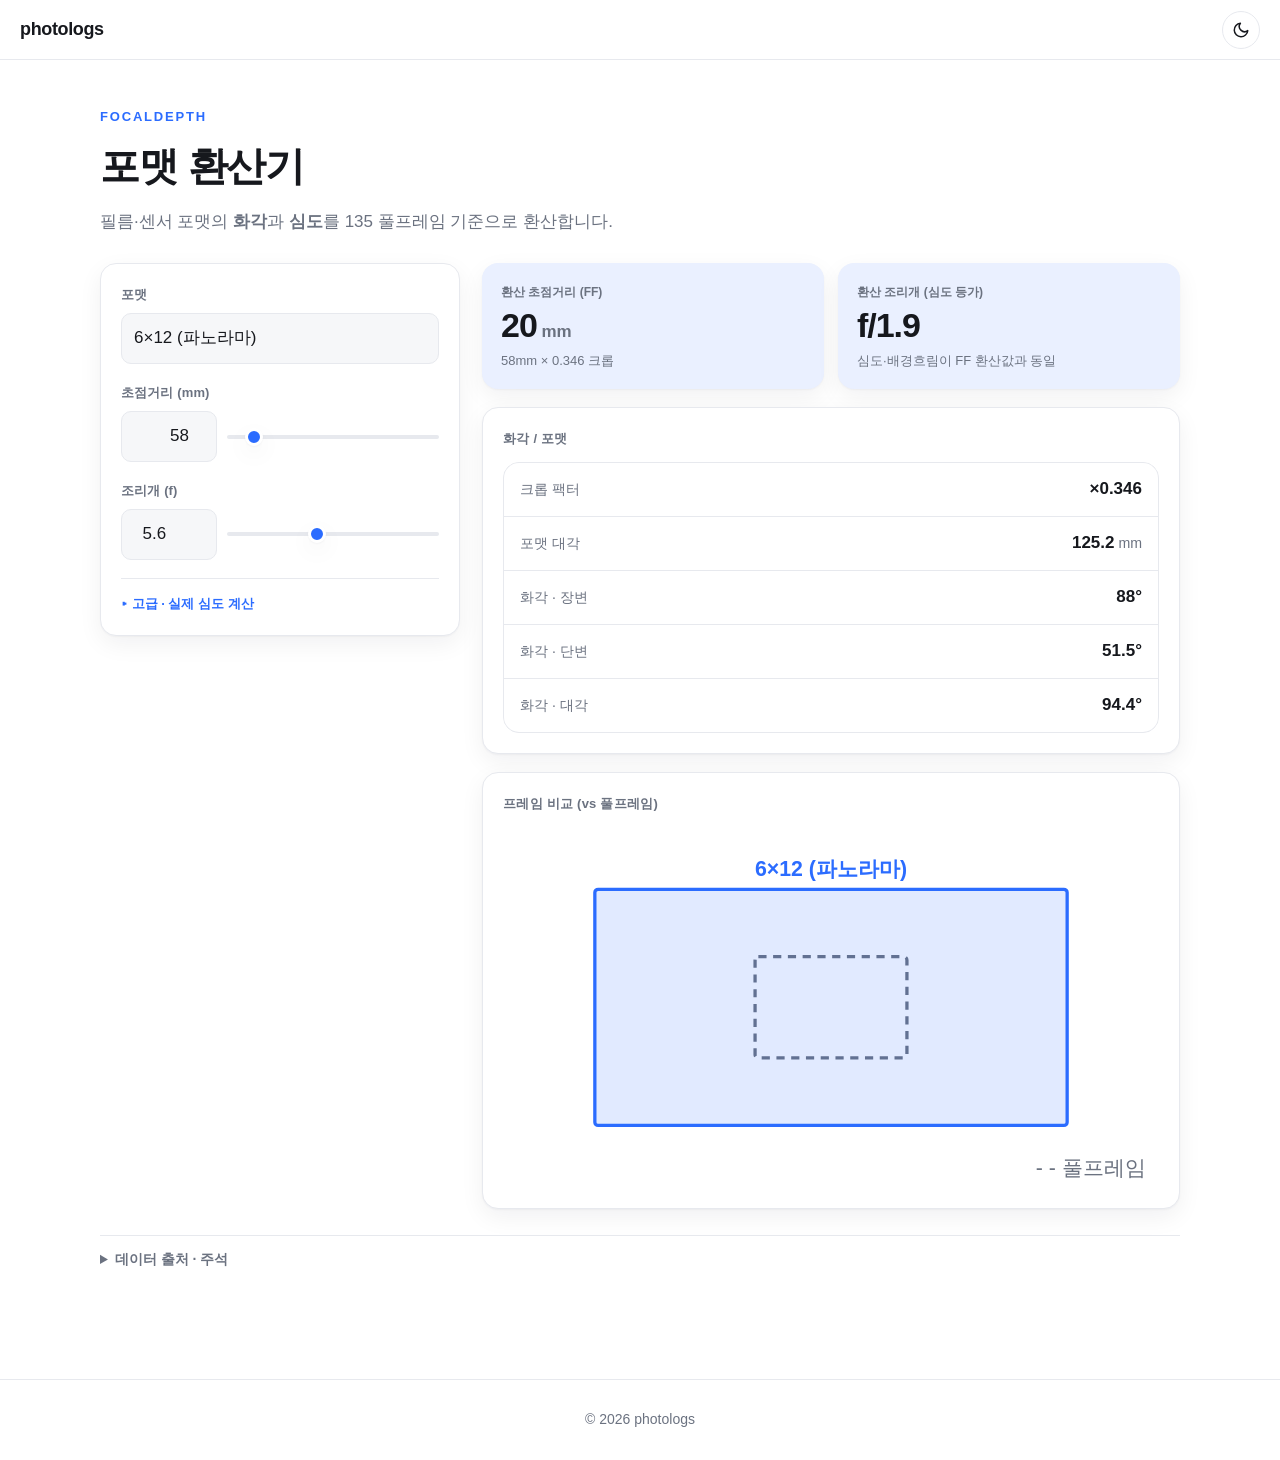
==== docs/apps/focaldepth/index.html @ ef55ce8b "focal depth app added" ====
<!DOCTYPE html>
<html lang="ko">
<head>
  <meta charset="UTF-8">
  <meta name="viewport" content="width=device-width, initial-scale=1">
  <title>FocalDepth · 포맷 환산기 · photologs</title>
  <meta name="description" content="FocalDepth — 필름·센서 포맷의 화각과 심도를 135 풀프레임 기준으로 환산하는 사진가용 계산기">
  <link rel="stylesheet" href="../../shared/style.css">
  <link rel="stylesheet" href="src/app.css">
  <script src="../../shared/theme.js"></script>
</head>
<body>
  <script src="../../shared/nav.js" data-home="../../releases/" data-brand="photologs"></script>

  <main class="wrap wrap--wide app">
    <header class="app__intro">
      <p class="app__kicker">FocalDepth</p>
      <h1>포맷 환산기</h1>
      <p>필름·센서 포맷의 <strong>화각</strong>과 <strong>심도</strong>를 135 풀프레임 기준으로 환산합니다.</p>
    </header>

    <div class="app__grid">
      <!-- 입력 -->
      <section class="panel sticky inputs">
        <div class="field">
          <label for="format">포맷</label>
          <select id="format" aria-label="포맷 선택"></select>
          <div class="hint" id="format-note"></div>
        </div>

        <div class="field">
          <label for="focal">초점거리 (mm)</label>
          <div class="combo">
            <input type="number" id="focal" min="1" max="2000" step="0.1" value="58">
            <input type="range" id="focal-range" min="1" max="600" step="1" value="58">
          </div>
        </div>

        <div class="field">
          <label for="fnumber">조리개 (f)</label>
          <div class="combo">
            <input type="number" id="fnumber" min="0.5" max="128" step="0.1" value="5.6" list="stops">
            <input type="range" id="fnumber-range" min="0" max="12" step="1" value="5">
          </div>
          <datalist id="stops">
            <option value="1.0"></option><option value="1.4"></option><option value="2.0"></option>
            <option value="2.8"></option><option value="4.0"></option><option value="5.6"></option>
            <option value="8"></option><option value="11"></option><option value="16"></option>
            <option value="22"></option><option value="32"></option><option value="45"></option>
            <option value="64"></option>
          </datalist>
        </div>

        <details class="advanced" id="advanced">
          <summary>고급 · 실제 심도 계산</summary>
          <div class="field">
            <label for="distance">초점 맞춘 거리 (m)</label>
            <div class="combo">
              <input type="number" id="distance" min="0.1" max="1000" step="0.1" value="3">
              <input type="range" id="distance-range" min="0.1" max="50" step="0.1" value="3">
            </div>
            <div class="hint" id="coc-hint"></div>
          </div>
        </details>
      </section>

      <!-- 결과 -->
      <section class="results">
        <div class="headline">
          <div class="stat stat--accent">
            <div class="stat__label">환산 초점거리 (FF)</div>
            <div class="stat__value" id="r-focal">—</div>
            <div class="stat__sub" id="r-focal-sub"></div>
          </div>
          <div class="stat stat--accent">
            <div class="stat__label">환산 조리개 (심도 등가)</div>
            <div class="stat__value" id="r-aperture">—</div>
            <div class="stat__sub" id="r-aperture-sub"></div>
          </div>
        </div>

        <div class="panel">
          <p class="panel__title">화각 / 포맷 <span id="est-flag"></span></p>
          <div class="rows">
            <div class="row"><span class="row__k">크롭 팩터</span><span class="row__v" id="r-crop">—</span></div>
            <div class="row"><span class="row__k">포맷 대각</span><span class="row__v" id="r-diag">—</span></div>
            <div class="row"><span class="row__k">화각 · 장변</span><span class="row__v" id="r-aov-long">—</span></div>
            <div class="row"><span class="row__k">화각 · 단변</span><span class="row__v" id="r-aov-short">—</span></div>
            <div class="row"><span class="row__k">화각 · 대각</span><span class="row__v" id="r-aov-diag">—</span></div>
          </div>
        </div>

        <div class="panel">
          <p class="panel__title">프레임 비교 (vs 풀프레임)</p>
          <svg class="viz" id="viz" viewBox="0 0 400 220" role="img" aria-label="포맷 대 풀프레임 프레임 비교"></svg>
        </div>

        <div class="panel" id="dof-panel" hidden>
          <p class="panel__title">실제 심도 · 초점 <span id="dof-dist"></span></p>
          <div class="rows">
            <div class="row"><span class="row__k">과초점 거리</span><span class="row__v" id="r-hyper">—</span></div>
            <div class="row"><span class="row__k">근점 (선명 시작)</span><span class="row__v" id="r-near">—</span></div>
            <div class="row"><span class="row__k">원점 (선명 끝)</span><span class="row__v" id="r-far">—</span></div>
            <div class="row"><span class="row__k">심도 폭</span><span class="row__v" id="r-depth">—</span></div>
          </div>
          <div class="hint" style="margin-top:10px">착란원(CoC) <span id="r-coc"></span> · 포맷 대각÷1500 기준</div>
        </div>
      </section>
    </div>

    <details class="notes">
      <summary>데이터 출처 · 주석</summary>
      <ul id="notes-list"></ul>
    </details>
  </main>

  <script src="src/convert.js"></script>
  <script src="src/formats.js"></script>
  <script src="src/app.js"></script>
</body>
</html>
---- docs/shared/style.css ----
/* photologs — shared styles
   화이트 톤 기본 + 다크모드(data-theme="dark") 토큰. 빌드 없음, 순수 CSS. */

/* ---------- 디자인 토큰 ---------- */
:root {
  --bg: #ffffff;
  --surface: #ffffff;
  --surface-2: #f6f7f9;
  --text: #16181d;
  --muted: #6b7280;
  --border: #e7e9ee;
  --accent: #2b6cff;
  --accent-soft: #eaf0ff;
  --shadow: 0 1px 2px rgba(16, 24, 40, .04), 0 8px 24px rgba(16, 24, 40, .06);
  --shadow-lg: 0 12px 40px rgba(16, 24, 40, .16);
  --radius: 16px;
  --radius-sm: 10px;
  --maxw: 820px;
  --maxw-wide: 1120px;
  --header-h: 60px;
  --font: -apple-system, BlinkMacSystemFont, "Segoe UI", "Apple SD Gothic Neo",
          "Pretendard", Roboto, "Helvetica Neue", "Noto Sans KR", sans-serif;
  --ease: cubic-bezier(.22, .61, .36, 1);
  color-scheme: light;
}

:root[data-theme="dark"] {
  --bg: #0d0f14;
  --surface: #14171e;
  --surface-2: #1a1e27;
  --text: #e8eaf0;
  --muted: #9aa3b2;
  --border: #262b36;
  --accent: #6f9bff;
  --accent-soft: #1a2336;
  --shadow: 0 1px 2px rgba(0, 0, 0, .3), 0 8px 24px rgba(0, 0, 0, .35);
  --shadow-lg: 0 12px 40px rgba(0, 0, 0, .5);
  color-scheme: dark;
}

/* ---------- 리셋 / 기본 ---------- */
* { box-sizing: border-box; }

html { scroll-behavior: smooth; }

body {
  margin: 0;
  background: var(--bg);
  color: var(--text);
  font-family: var(--font);
  font-size: 17px;
  line-height: 1.7;
  -webkit-font-smoothing: antialiased;
  transition: background .35s var(--ease), color .35s var(--ease);
}

img { max-width: 100%; display: block; }

a { color: var(--accent); text-decoration: none; }
a:hover { text-decoration: underline; }

/* ---------- 헤더 (nav.js 주입) ---------- */
.site-header {
  position: sticky;
  top: 0;
  z-index: 50;
  height: var(--header-h);
  display: flex;
  align-items: center;
  gap: 16px;
  padding: 0 20px;
  background: color-mix(in srgb, var(--bg) 78%, transparent);
  backdrop-filter: saturate(160%) blur(12px);
  -webkit-backdrop-filter: saturate(160%) blur(12px);
  border-bottom: 1px solid var(--border);
}

.site-header__brand {
  font-weight: 700;
  letter-spacing: -.02em;
  font-size: 18px;
  color: var(--text);
}
.site-header__brand:hover { text-decoration: none; opacity: .8; }

.site-header__spacer { flex: 1; }

.site-header__back {
  font-size: 14px;
  color: var(--muted);
}

/* 테마 토글 버튼 */
.theme-toggle {
  display: inline-grid;
  place-items: center;
  width: 38px;
  height: 38px;
  border: 1px solid var(--border);
  border-radius: 999px;
  background: var(--surface);
  color: var(--text);
  cursor: pointer;
  transition: background .25s var(--ease), border-color .25s var(--ease), transform .15s var(--ease);
}
.theme-toggle:hover { background: var(--surface-2); }
.theme-toggle:active { transform: scale(.92); }
.theme-toggle svg { width: 18px; height: 18px; }
.theme-toggle .icon-sun { display: none; }
:root[data-theme="dark"] .theme-toggle .icon-sun { display: block; }
:root[data-theme="dark"] .theme-toggle .icon-moon { display: none; }

/* ---------- 레이아웃 컨테이너 ---------- */
.wrap { max-width: var(--maxw); margin: 0 auto; padding: 0 20px; }
.wrap--wide { max-width: var(--maxw-wide); }

/* ---------- 메인(블로그) 히어로 ---------- */
.hero {
  text-align: center;
  padding: 72px 20px 36px;
}
.hero h1 {
  font-size: clamp(32px, 6vw, 52px);
  line-height: 1.1;
  letter-spacing: -.03em;
  margin: 0 0 12px;
}
.hero p { color: var(--muted); margin: 0; font-size: 18px; }

/* ---------- 태그 필터 ---------- */
.filters {
  display: flex;
  flex-wrap: wrap;
  gap: 8px;
  justify-content: center;
  padding: 8px 20px 28px;
}
.chip {
  border: 1px solid var(--border);
  background: var(--surface);
  color: var(--muted);
  padding: 6px 14px;
  border-radius: 999px;
  font-size: 14px;
  cursor: pointer;
  transition: all .2s var(--ease);
}
.chip:hover { color: var(--text); border-color: var(--text); }
.chip.is-active {
  background: var(--accent);
  border-color: var(--accent);
  color: #fff;
}

/* ---------- 카드 그리드 ---------- */
.grid {
  display: grid;
  grid-template-columns: repeat(auto-fill, minmax(300px, 1fr));
  gap: 22px;
  padding: 8px 0 80px;
}

.card {
  display: flex;
  flex-direction: column;
  background: var(--surface);
  border: 1px solid var(--border);
  border-radius: var(--radius);
  overflow: hidden;
  box-shadow: var(--shadow);
  transition: transform .3s var(--ease), box-shadow .3s var(--ease), border-color .3s var(--ease);
}
.card:hover {
  transform: translateY(-4px);
  box-shadow: var(--shadow-lg);
}
.card a { color: inherit; }
.card a:hover { text-decoration: none; }

.card__cover {
  aspect-ratio: 16 / 10;
  width: 100%;
  object-fit: cover;
  background: var(--surface-2);
  transition: transform .5s var(--ease);
}
.card:hover .card__cover { transform: scale(1.04); }
.card__media { overflow: hidden; }

.card__body { padding: 18px 18px 20px; }
.card__meta { font-size: 13px; color: var(--muted); margin-bottom: 6px; }
.card__title {
  font-size: 20px; font-weight: 700; letter-spacing: -.02em;
  margin: 0 0 8px; line-height: 1.3;
}
.card__excerpt { color: var(--muted); font-size: 15px; margin: 0 0 14px; }
.card__tags { display: flex; flex-wrap: wrap; gap: 6px; }
.tag {
  font-size: 12px; color: var(--accent);
  background: var(--accent-soft);
  padding: 3px 9px; border-radius: 999px;
}

.empty {
  text-align: center; color: var(--muted);
  padding: 60px 20px;
}

/* ---------- 글(아티클) 페이지 ---------- */
.article { padding: 8px 0 96px; }

.article__header { padding: 40px 0 28px; }
.article__title {
  font-size: clamp(30px, 5vw, 46px);
  line-height: 1.12; letter-spacing: -.03em; margin: 0 0 14px;
}
.article__meta {
  display: flex; flex-wrap: wrap; align-items: center; gap: 10px;
  color: var(--muted); font-size: 15px;
}
.article__cover {
  width: 100%; border-radius: var(--radius);
  margin: 8px 0 36px; box-shadow: var(--shadow);
}

/* 마크다운 본문 타이포그래피 */
.prose { font-size: 17px; }
.prose > * + * { margin-top: 1.1em; }
.prose h2 {
  font-size: 26px; letter-spacing: -.02em; margin-top: 2em;
  padding-bottom: .3em; border-bottom: 1px solid var(--border);
}
.prose h3 { font-size: 21px; letter-spacing: -.01em; margin-top: 1.6em; }
.prose p { margin: 1.1em 0; }
.prose img { border-radius: var(--radius-sm); margin: 1.6em auto; box-shadow: var(--shadow); cursor: zoom-in; }
.prose a { text-decoration: underline; text-underline-offset: 3px; }
.prose blockquote {
  margin: 1.6em 0; padding: 4px 20px;
  border-left: 3px solid var(--accent);
  color: var(--muted); font-style: italic;
}
.prose code {
  background: var(--surface-2); padding: .15em .4em;
  border-radius: 6px; font-size: .9em;
}
.prose pre {
  background: var(--surface-2); padding: 16px 18px;
  border-radius: var(--radius-sm); overflow-x: auto; font-size: 14px;
}
.prose pre code { background: none; padding: 0; }
.prose ul, .prose ol { padding-left: 1.4em; }
.prose hr { border: none; border-top: 1px solid var(--border); margin: 2.4em 0; }

/* ---------- 갤러리 (```gallery 변환) ---------- */
.gallery {
  display: grid;
  grid-template-columns: repeat(auto-fill, minmax(180px, 1fr));
  gap: 10px;
  margin: 1.8em 0;
}
.gallery img {
  margin: 0; width: 100%; height: 100%;
  aspect-ratio: 1 / 1; object-fit: cover;
  border-radius: var(--radius-sm); cursor: zoom-in;
  box-shadow: none;
  transition: transform .3s var(--ease), filter .3s var(--ease);
}
.gallery img:hover { transform: scale(1.02); filter: brightness(1.05); }

/* ---------- 라이트박스 ---------- */
.lightbox {
  position: fixed; inset: 0; z-index: 100;
  display: grid; place-items: center;
  background: rgba(8, 10, 14, .86);
  backdrop-filter: blur(6px);
  opacity: 0; pointer-events: none;
  transition: opacity .3s var(--ease);
  cursor: zoom-out;
}
.lightbox.is-open { opacity: 1; pointer-events: auto; }
.lightbox img {
  max-width: 92vw; max-height: 90vh;
  border-radius: 8px; box-shadow: var(--shadow-lg);
  transform: scale(.96); transition: transform .3s var(--ease);
}
.lightbox.is-open img { transform: scale(1); }

/* ---------- 스크롤 리빌 ---------- */
.reveal {
  opacity: 0; transform: translateY(16px);
  transition: opacity .6s var(--ease), transform .6s var(--ease);
}
.reveal.is-visible { opacity: 1; transform: none; }
@media (prefers-reduced-motion: reduce) {
  .reveal { opacity: 1; transform: none; transition: none; }
  html { scroll-behavior: auto; }
}

/* ---------- 푸터 ---------- */
.site-footer {
  border-top: 1px solid var(--border);
  padding: 28px 20px;
  text-align: center; color: var(--muted); font-size: 14px;
}

/* ---------- 반응형 ---------- */
@media (max-width: 640px) {
  body { font-size: 16px; }
  .hero { padding: 48px 20px 24px; }
  .grid { grid-template-columns: 1fr; }
}
---- docs/apps/focaldepth/src/app.css ----
/* FocalDepth — 앱 전용 스타일. 공유 토큰(var())을 재사용해 다크모드 자동 대응. */

.app { padding: 28px 20px 96px; }

.app__intro { padding: 18px 0 26px; }
.app__intro .app__kicker {
  margin: 0 0 4px; font-size: 13px; font-weight: 700; letter-spacing: .14em;
  text-transform: uppercase; color: var(--accent);
}
.app__intro h1 {
  font-size: clamp(28px, 5vw, 40px);
  letter-spacing: -.03em; margin: 0 0 8px;
}
.app__intro p { color: var(--muted); margin: 0; font-size: 17px; }

/* 2단 레이아웃: 입력 / 결과 */
.app__grid {
  display: grid;
  grid-template-columns: minmax(280px, 360px) 1fr;
  gap: 22px;
  align-items: start;
}
@media (max-width: 760px) {
  .app__grid { grid-template-columns: 1fr; }
}

.panel {
  background: var(--surface);
  border: 1px solid var(--border);
  border-radius: var(--radius);
  box-shadow: var(--shadow);
  padding: 20px;
}
.panel.sticky { position: sticky; top: calc(var(--header-h) + 14px); }

.field { margin-bottom: 18px; }
.field:last-child { margin-bottom: 0; }
.field > label {
  display: block; font-size: 13px; font-weight: 600;
  color: var(--muted); margin-bottom: 7px; letter-spacing: .01em;
}

select, input[type="number"] {
  width: 100%; font: inherit; color: var(--text);
  background: var(--surface-2);
  border: 1px solid var(--border); border-radius: var(--radius-sm);
  padding: 10px 12px; -webkit-appearance: none; appearance: none;
}
select:focus, input:focus { outline: 2px solid var(--accent); outline-offset: 1px; }

/* 숫자 + 슬라이더 한 줄 */
.combo { display: grid; grid-template-columns: 96px 1fr; gap: 10px; align-items: center; }
.combo input[type="number"] { text-align: right; font-variant-numeric: tabular-nums; }

input[type="range"] {
  width: 100%; -webkit-appearance: none; appearance: none;
  height: 4px; border-radius: 999px; background: var(--border);
  outline: none; margin: 0;
}
input[type="range"]::-webkit-slider-thumb {
  -webkit-appearance: none; width: 18px; height: 18px; border-radius: 50%;
  background: var(--accent); cursor: pointer; border: 3px solid var(--surface);
  box-shadow: var(--shadow);
}
input[type="range"]::-moz-range-thumb {
  width: 18px; height: 18px; border-radius: 50%; background: var(--accent);
  cursor: pointer; border: 3px solid var(--surface);
}

.advanced { margin-top: 6px; border-top: 1px solid var(--border); padding-top: 14px; }
.advanced > summary {
  cursor: pointer; font-size: 13px; font-weight: 600; color: var(--accent);
  list-style: none; user-select: none;
}
.advanced > summary::-webkit-details-marker { display: none; }
.advanced > summary::before { content: "▸ "; }
.advanced[open] > summary::before { content: "▾ "; }
.advanced .field { margin-top: 16px; }

.hint { font-size: 12px; color: var(--muted); margin-top: 6px; }

/* 결과 */
.results { display: flex; flex-direction: column; gap: 18px; }

.headline {
  display: grid; grid-template-columns: 1fr 1fr; gap: 14px;
}
@media (max-width: 420px) { .headline { grid-template-columns: 1fr; } }

.stat {
  background: var(--surface); border: 1px solid var(--border);
  border-radius: var(--radius); padding: 18px 18px 16px; box-shadow: var(--shadow);
}
.stat--accent { background: var(--accent-soft); border-color: transparent; }
.stat__label { font-size: 12px; color: var(--muted); font-weight: 600; margin-bottom: 6px; }
.stat__value {
  font-size: clamp(26px, 4vw, 34px); font-weight: 800; letter-spacing: -.03em;
  line-height: 1.05; font-variant-numeric: tabular-nums;
}
.stat__value small { font-size: .5em; font-weight: 600; color: var(--muted); letter-spacing: 0; }
.stat__sub { font-size: 13px; color: var(--muted); margin-top: 6px; }

.rows { display: grid; gap: 1px; background: var(--border); border-radius: var(--radius); overflow: hidden; border: 1px solid var(--border); }
.row {
  display: flex; justify-content: space-between; align-items: baseline; gap: 12px;
  background: var(--surface); padding: 12px 16px;
}
.row__k { color: var(--muted); font-size: 14px; }
.row__v { font-weight: 700; font-variant-numeric: tabular-nums; text-align: right; }
.row__v small { font-weight: 500; color: var(--muted); }

.panel__title { font-size: 13px; font-weight: 700; color: var(--muted); margin: 0 0 12px; letter-spacing: .02em; }

.badge-est {
  display: inline-block; font-size: 11px; font-weight: 700; color: var(--accent);
  background: var(--accent-soft); padding: 2px 8px; border-radius: 999px; margin-left: 8px;
  vertical-align: middle;
}

/* SVG 시각화 */
.viz { width: 100%; display: block; }
.viz text { fill: var(--muted); font-size: 13px; font-family: var(--font); }
.viz .frame-ff { fill: none; stroke: var(--muted); stroke-width: 2; stroke-dasharray: 5 4; }
.viz .frame-fmt { fill: color-mix(in srgb, var(--accent) 14%, transparent); stroke: var(--accent); stroke-width: 2; }
.viz .lbl-accent { fill: var(--accent); font-weight: 700; }

/* 데이터 주석 */
.notes { margin-top: 26px; }
.notes > summary {
  cursor: pointer; font-weight: 600; color: var(--muted); font-size: 14px;
  padding: 12px 0; border-top: 1px solid var(--border);
}
.notes ul { color: var(--muted); font-size: 14px; line-height: 1.7; padding-left: 1.2em; }
.notes li { margin: 6px 0; }
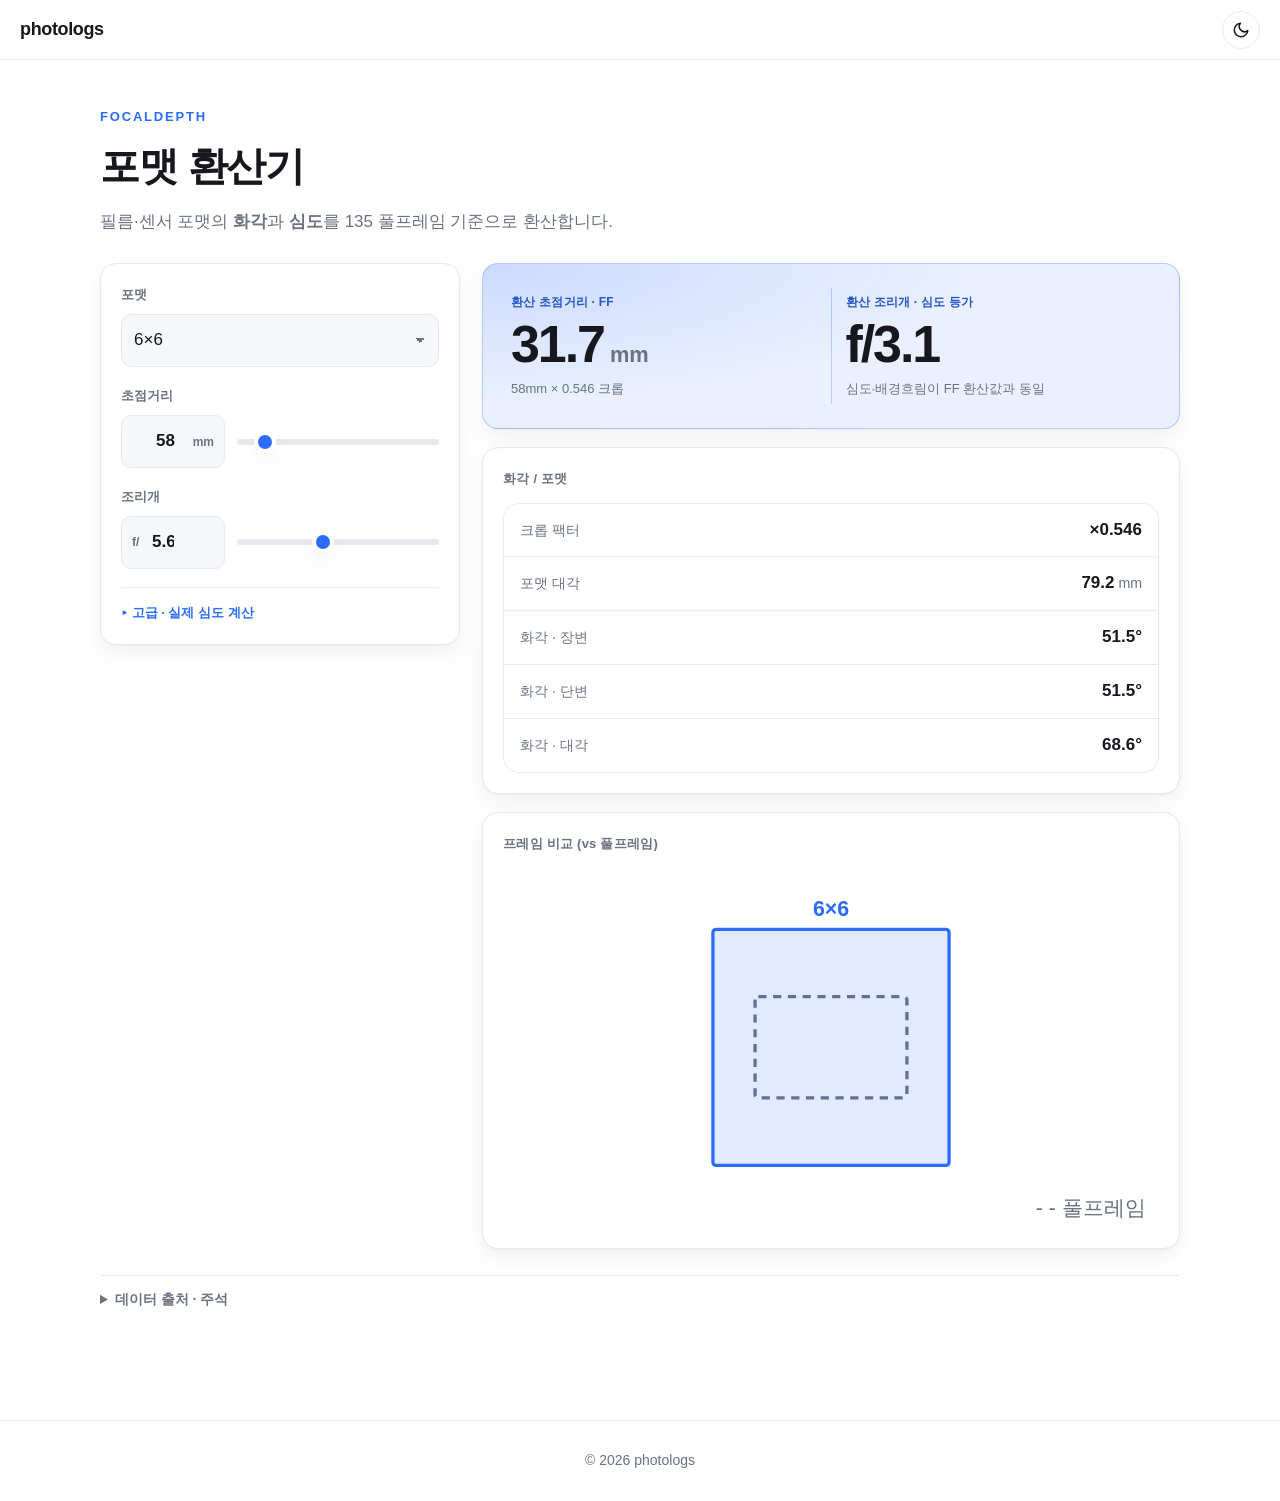
==== commit 9890fddd: "data added and ux upgraded" ====
--- a/docs/apps/focaldepth/index.html
+++ b/docs/apps/focaldepth/index.html
@@ -20,64 +20,79 @@
     </header>
 
     <div class="app__grid">
-      <!-- 입력 -->
-      <section class="panel sticky inputs">
-        <div class="field">
-          <label for="format">포맷</label>
-          <select id="format" aria-label="포맷 선택"></select>
-          <div class="hint" id="format-note"></div>
+      <!-- 입력 (모바일에서는 하단 고정 시트) -->
+      <section class="panel sticky inputs" id="inputs">
+        <button class="sheet-handle" id="sheet-handle" type="button" aria-expanded="true" aria-controls="inputs">
+          <span class="sheet-handle__grip" aria-hidden="true"></span>
+          <span class="sheet-handle__summary" id="sheet-summary">입력값 조절</span>
+          <span class="sheet-handle__chevron" aria-hidden="true">▾</span>
+        </button>
+
+        <div class="sheet-body">
+          <div class="field">
+            <label for="format">포맷</label>
+            <select id="format" aria-label="포맷 선택"></select>
+            <div class="hint" id="format-note"></div>
+          </div>
+
+          <div class="field">
+            <label for="focal">초점거리</label>
+            <div class="combo">
+              <span class="input-unit" data-unit="mm">
+                <input type="number" id="focal" min="1" max="2000" step="0.1" value="58" inputmode="decimal">
+              </span>
+              <input type="range" id="focal-range" min="1" max="600" step="1" value="58" aria-label="초점거리 슬라이더">
+            </div>
+          </div>
+
+          <div class="field">
+            <label for="fnumber">조리개</label>
+            <div class="combo">
+              <span class="input-unit input-unit--prefix" data-unit="f/">
+                <input type="number" id="fnumber" min="0.5" max="128" step="0.1" value="5.6" list="stops" inputmode="decimal">
+              </span>
+              <input type="range" id="fnumber-range" min="0" max="12" step="1" value="5" aria-label="조리개 슬라이더">
+            </div>
+            <datalist id="stops">
+              <option value="1.0"></option><option value="1.4"></option><option value="2.0"></option>
+              <option value="2.8"></option><option value="4.0"></option><option value="5.6"></option>
+              <option value="8"></option><option value="11"></option><option value="16"></option>
+              <option value="22"></option><option value="32"></option><option value="45"></option>
+              <option value="64"></option>
+            </datalist>
+          </div>
+
+          <details class="advanced" id="advanced">
+            <summary>고급 · 실제 심도 계산</summary>
+            <div class="field">
+              <label for="distance">초점 맞춘 거리</label>
+              <div class="combo">
+                <span class="input-unit" data-unit="m">
+                  <input type="number" id="distance" min="0.1" max="1000" step="0.1" value="3" inputmode="decimal">
+                </span>
+                <input type="range" id="distance-range" min="0.1" max="50" step="0.1" value="3" aria-label="초점 거리 슬라이더">
+              </div>
+              <div class="hint" id="coc-hint"></div>
+            </div>
+          </details>
         </div>
-
-        <div class="field">
-          <label for="focal">초점거리 (mm)</label>
-          <div class="combo">
-            <input type="number" id="focal" min="1" max="2000" step="0.1" value="58">
-            <input type="range" id="focal-range" min="1" max="600" step="1" value="58">
-          </div>
-        </div>
-
-        <div class="field">
-          <label for="fnumber">조리개 (f)</label>
-          <div class="combo">
-            <input type="number" id="fnumber" min="0.5" max="128" step="0.1" value="5.6" list="stops">
-            <input type="range" id="fnumber-range" min="0" max="12" step="1" value="5">
-          </div>
-          <datalist id="stops">
-            <option value="1.0"></option><option value="1.4"></option><option value="2.0"></option>
-            <option value="2.8"></option><option value="4.0"></option><option value="5.6"></option>
-            <option value="8"></option><option value="11"></option><option value="16"></option>
-            <option value="22"></option><option value="32"></option><option value="45"></option>
-            <option value="64"></option>
-          </datalist>
-        </div>
-
-        <details class="advanced" id="advanced">
-          <summary>고급 · 실제 심도 계산</summary>
-          <div class="field">
-            <label for="distance">초점 맞춘 거리 (m)</label>
-            <div class="combo">
-              <input type="number" id="distance" min="0.1" max="1000" step="0.1" value="3">
-              <input type="range" id="distance-range" min="0.1" max="50" step="0.1" value="3">
-            </div>
-            <div class="hint" id="coc-hint"></div>
-          </div>
-        </details>
       </section>
 
       <!-- 결과 -->
       <section class="results">
-        <div class="headline">
-          <div class="stat stat--accent">
-            <div class="stat__label">환산 초점거리 (FF)</div>
-            <div class="stat__value" id="r-focal">—</div>
-            <div class="stat__sub" id="r-focal-sub"></div>
+        <section class="result-hero" id="result-hero" aria-live="polite">
+          <div class="result-hero__item">
+            <span class="result-hero__label">환산 초점거리 · FF</span>
+            <span class="result-hero__value" id="r-focal">—</span>
+            <span class="result-hero__sub" id="r-focal-sub"></span>
           </div>
-          <div class="stat stat--accent">
-            <div class="stat__label">환산 조리개 (심도 등가)</div>
-            <div class="stat__value" id="r-aperture">—</div>
-            <div class="stat__sub" id="r-aperture-sub"></div>
+          <div class="result-hero__divider" aria-hidden="true"></div>
+          <div class="result-hero__item">
+            <span class="result-hero__label">환산 조리개 · 심도 등가</span>
+            <span class="result-hero__value" id="r-aperture">—</span>
+            <span class="result-hero__sub" id="r-aperture-sub"></span>
           </div>
-        </div>
+        </section>
 
         <div class="panel">
           <p class="panel__title">화각 / 포맷 <span id="est-flag"></span></p>
--- a/docs/apps/focaldepth/src/app.css
+++ b/docs/apps/focaldepth/src/app.css
@@ -21,7 +21,7 @@
   align-items: start;
 }
 @media (max-width: 760px) {
-  .app__grid { grid-template-columns: 1fr; }
+  .app__grid { display: block; }
 }
 
 .panel {
@@ -33,39 +33,69 @@
 }
 .panel.sticky { position: sticky; top: calc(var(--header-h) + 14px); }
 
+/* 모바일 시트 핸들 — 데스크톱에선 숨김 */
+.sheet-handle { display: none; }
+.sheet-body { display: block; }
+
 .field { margin-bottom: 18px; }
 .field:last-child { margin-bottom: 0; }
 .field > label {
-  display: block; font-size: 13px; font-weight: 600;
-  color: var(--muted); margin-bottom: 7px; letter-spacing: .01em;
-}
+  display: block; font-size: 13px; font-weight: 700;
+  color: var(--muted); margin-bottom: 8px; letter-spacing: .01em;
+  transition: color .2s var(--ease);
+}
+.field:focus-within > label { color: var(--accent); }
 
 select, input[type="number"] {
   width: 100%; font: inherit; color: var(--text);
   background: var(--surface-2);
-  border: 1px solid var(--border); border-radius: var(--radius-sm);
-  padding: 10px 12px; -webkit-appearance: none; appearance: none;
-}
-select:focus, input:focus { outline: 2px solid var(--accent); outline-offset: 1px; }
+  border: 1.5px solid var(--border); border-radius: var(--radius-sm);
+  padding: 11px 12px; min-height: 44px;
+  -webkit-appearance: none; appearance: none;
+  transition: border-color .2s var(--ease), box-shadow .2s var(--ease), background .2s var(--ease);
+}
+select:hover, input[type="number"]:hover { border-color: color-mix(in srgb, var(--accent) 40%, var(--border)); }
+select:focus, input:focus {
+  outline: none; border-color: var(--accent);
+  box-shadow: 0 0 0 3px var(--accent-soft); background: var(--surface);
+}
+/* 포맷 셀렉트에 ▾ 표시 */
+select {
+  background-image: linear-gradient(45deg, transparent 50%, var(--muted) 50%), linear-gradient(135deg, var(--muted) 50%, transparent 50%);
+  background-position: calc(100% - 18px) 50%, calc(100% - 13px) 50%;
+  background-size: 5px 5px, 5px 5px; background-repeat: no-repeat; padding-right: 34px;
+}
 
 /* 숫자 + 슬라이더 한 줄 */
-.combo { display: grid; grid-template-columns: 96px 1fr; gap: 10px; align-items: center; }
-.combo input[type="number"] { text-align: right; font-variant-numeric: tabular-nums; }
+.combo { display: grid; grid-template-columns: 104px 1fr; gap: 12px; align-items: center; }
+
+/* 단위 어드ーー먼트 */
+.input-unit { position: relative; display: block; }
+.input-unit input { text-align: right; padding-right: 34px; font-variant-numeric: tabular-nums; font-weight: 600; }
+.input-unit::after {
+  content: attr(data-unit); position: absolute; right: 11px; top: 50%; transform: translateY(-50%);
+  font-size: 12px; font-weight: 700; color: var(--muted); pointer-events: none; transition: color .2s var(--ease);
+}
+.input-unit:focus-within::after { color: var(--accent); }
+.input-unit--prefix input { text-align: left; padding-left: 30px; padding-right: 12px; }
+.input-unit--prefix::after { left: 11px; right: auto; }
 
 input[type="range"] {
   width: 100%; -webkit-appearance: none; appearance: none;
-  height: 4px; border-radius: 999px; background: var(--border);
-  outline: none; margin: 0;
+  height: 6px; border-radius: 999px; outline: none; margin: 0; cursor: pointer;
+  background: var(--border);
 }
 input[type="range"]::-webkit-slider-thumb {
-  -webkit-appearance: none; width: 18px; height: 18px; border-radius: 50%;
-  background: var(--accent); cursor: pointer; border: 3px solid var(--surface);
-  box-shadow: var(--shadow);
-}
+  -webkit-appearance: none; width: 22px; height: 22px; border-radius: 50%;
+  background: var(--accent); cursor: pointer; border: 4px solid var(--surface);
+  box-shadow: var(--shadow); transition: transform .12s var(--ease);
+}
+input[type="range"]:active::-webkit-slider-thumb { transform: scale(1.15); }
 input[type="range"]::-moz-range-thumb {
-  width: 18px; height: 18px; border-radius: 50%; background: var(--accent);
-  cursor: pointer; border: 3px solid var(--surface);
-}
+  width: 22px; height: 22px; border-radius: 50%; background: var(--accent);
+  cursor: pointer; border: 4px solid var(--surface);
+}
+input[type="range"]:focus-visible::-webkit-slider-thumb { box-shadow: 0 0 0 4px var(--accent-soft); }
 
 .advanced { margin-top: 6px; border-top: 1px solid var(--border); padding-top: 14px; }
 .advanced > summary {
@@ -82,23 +112,52 @@
 /* 결과 */
 .results { display: flex; flex-direction: column; gap: 18px; }
 
-.headline {
-  display: grid; grid-template-columns: 1fr 1fr; gap: 14px;
-}
-@media (max-width: 420px) { .headline { grid-template-columns: 1fr; } }
-
-.stat {
-  background: var(--surface); border: 1px solid var(--border);
-  border-radius: var(--radius); padding: 18px 18px 16px; box-shadow: var(--shadow);
-}
-.stat--accent { background: var(--accent-soft); border-color: transparent; }
-.stat__label { font-size: 12px; color: var(--muted); font-weight: 600; margin-bottom: 6px; }
-.stat__value {
-  font-size: clamp(26px, 4vw, 34px); font-weight: 800; letter-spacing: -.03em;
-  line-height: 1.05; font-variant-numeric: tabular-nums;
-}
-.stat__value small { font-size: .5em; font-weight: 600; color: var(--muted); letter-spacing: 0; }
-.stat__sub { font-size: 13px; color: var(--muted); margin-top: 6px; }
+/* 결과 히어로 — 최종 환산값. 화면에서 가장 먼저 인식되는 영역 */
+.result-hero {
+  position: relative;
+  display: grid; grid-template-columns: 1fr auto 1fr; align-items: center;
+  gap: 8px;
+  padding: 24px 22px;
+  border-radius: var(--radius);
+  background:
+    radial-gradient(120% 140% at 0% 0%, color-mix(in srgb, var(--accent) 16%, transparent), transparent 60%),
+    var(--accent-soft);
+  border: 1px solid color-mix(in srgb, var(--accent) 28%, transparent);
+  box-shadow: var(--shadow);
+  overflow: hidden;
+}
+.result-hero__item { min-width: 0; padding: 4px 6px; border-radius: 12px; transition: background .35s var(--ease); }
+.result-hero__label {
+  display: block; font-size: 12px; font-weight: 700; letter-spacing: .02em;
+  color: color-mix(in srgb, var(--accent) 75%, var(--text)); margin-bottom: 6px;
+}
+.result-hero__value {
+  display: block; font-size: clamp(34px, 7vw, 52px); font-weight: 800;
+  letter-spacing: -.04em; line-height: 1; color: var(--text);
+  font-variant-numeric: tabular-nums; transform-origin: left center;
+}
+.result-hero__value small { font-size: .42em; font-weight: 700; color: var(--muted); letter-spacing: 0; }
+.result-hero__sub { display: block; font-size: 13px; color: var(--muted); margin-top: 8px; }
+.result-hero__divider { width: 1px; align-self: stretch; background: color-mix(in srgb, var(--accent) 26%, transparent); }
+
+/* 값 변경 강조: 카운트업과 함께 짧은 펄스 */
+.result-hero__value.is-bump { animation: bump .42s var(--ease); }
+.result-hero__item.is-bump { animation: flash .6s var(--ease); }
+@keyframes bump {
+  0% { transform: scale(1); } 35% { transform: scale(1.055); } 100% { transform: scale(1); }
+}
+@keyframes flash {
+  0% { background: color-mix(in srgb, var(--accent) 24%, transparent); }
+  100% { background: transparent; }
+}
+@media (prefers-reduced-motion: reduce) {
+  .result-hero__value.is-bump, .result-hero__item.is-bump { animation: none; }
+}
+
+@media (max-width: 460px) {
+  .result-hero { grid-template-columns: 1fr; gap: 14px; padding: 20px; }
+  .result-hero__divider { width: auto; height: 1px; }
+}
 
 .rows { display: grid; gap: 1px; background: var(--border); border-radius: var(--radius); overflow: hidden; border: 1px solid var(--border); }
 .row {
@@ -132,3 +191,51 @@
 }
 .notes ul { color: var(--muted); font-size: 14px; line-height: 1.7; padding-left: 1.2em; }
 .notes li { margin: 6px 0; }
+
+/* ===== 모바일 하단 고정 시트 (파일 끝에 둬서 base 규칙을 확실히 override) ===== */
+@media (max-width: 760px) {
+  .app { padding-bottom: 84px; }            /* 접힌 시트 핸들 높이 확보 */
+
+  /* 입력 패널 → 하단 고정 시트 (#inputs 로 .panel.sticky 보다 우선) */
+  #inputs.panel {
+    position: fixed; left: 0; right: 0; bottom: 0; top: auto; z-index: 60;
+    margin: 0; padding: 0 18px;
+    border: none; border-top: 1px solid var(--border);
+    border-radius: 18px 18px 0 0;
+    max-height: 78vh; overflow-y: auto; -webkit-overflow-scrolling: touch;
+    background: var(--surface);
+    box-shadow: 0 -12px 34px rgba(16, 24, 40, .18);
+    transition: transform .32s var(--ease);
+    padding-bottom: calc(20px + env(safe-area-inset-bottom));
+  }
+  :root[data-theme="dark"] #inputs.panel { box-shadow: 0 -12px 34px rgba(0, 0, 0, .5); }
+
+  /* 접힘: 핸들만 노출 */
+  #inputs.sheet-collapsed { transform: translateY(calc(100% - 64px)); }
+
+  /* 핸들 (시트 상단 고정) */
+  #inputs .sheet-handle {
+    display: flex; align-items: center; gap: 10px;
+    position: sticky; top: 0; z-index: 1;
+    width: 100%; height: 64px; padding: 0 4px;
+    background: var(--surface); border: none; cursor: pointer;
+    font: inherit; color: var(--text); text-align: left;
+  }
+  .sheet-handle__grip {
+    position: absolute; top: 8px; left: 50%; transform: translateX(-50%);
+    width: 40px; height: 5px; border-radius: 999px; background: var(--border);
+  }
+  .sheet-handle__summary {
+    flex: 1; font-size: 14px; font-weight: 700; color: var(--text);
+    overflow: hidden; text-overflow: ellipsis; white-space: nowrap; padding-top: 6px;
+  }
+  .sheet-handle__chevron { color: var(--muted); transition: transform .32s var(--ease); padding-top: 6px; }
+  #inputs.sheet-collapsed .sheet-handle__chevron { transform: rotate(180deg); }
+
+  #inputs .sheet-body { padding: 4px 0 8px; }
+  .result-hero { position: sticky; top: calc(var(--header-h) + 10px); z-index: 5; }
+}
+
+@media (prefers-reduced-motion: reduce) {
+  #inputs.panel, .sheet-handle__chevron { transition: none; }
+}
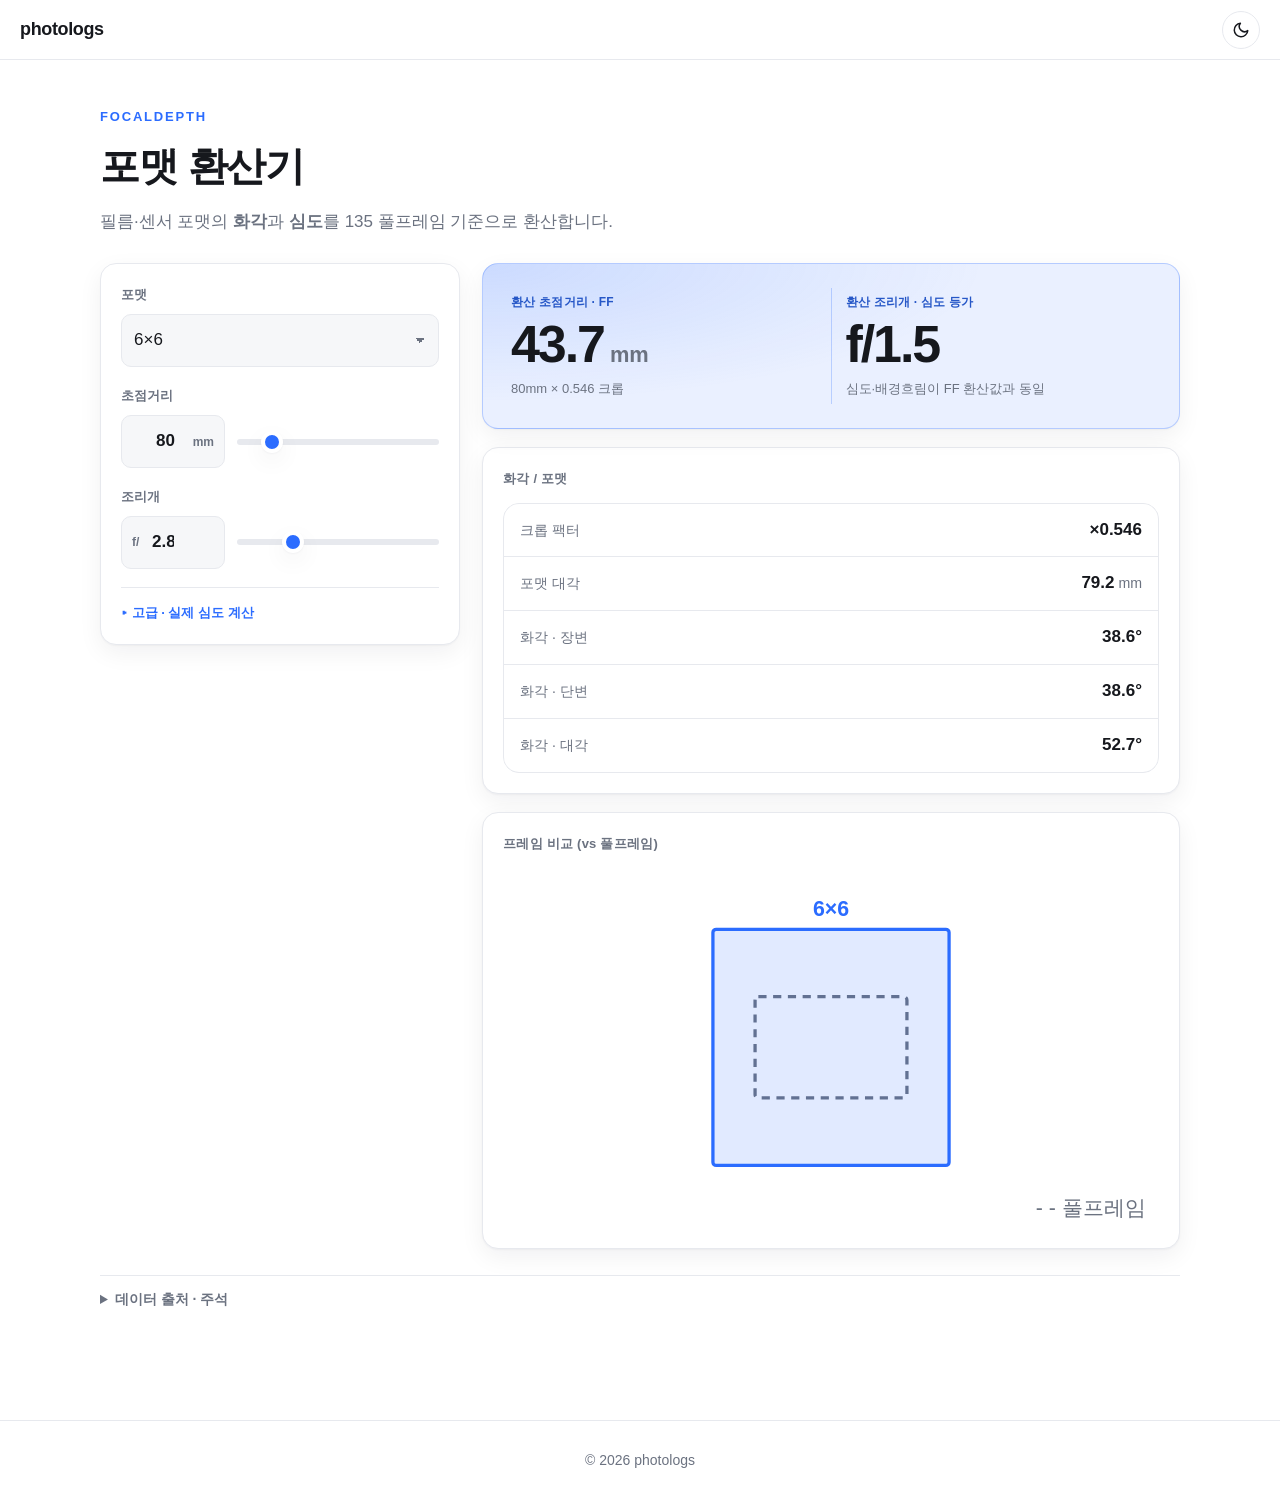
==== commit 5f43c898: "default value updated" ====
--- a/docs/apps/focaldepth/index.html
+++ b/docs/apps/focaldepth/index.html
@@ -39,9 +39,9 @@
             <label for="focal">초점거리</label>
             <div class="combo">
               <span class="input-unit" data-unit="mm">
-                <input type="number" id="focal" min="1" max="2000" step="0.1" value="58" inputmode="decimal">
+                <input type="number" id="focal" min="1" max="2000" step="0.1" value="80" inputmode="decimal">
               </span>
-              <input type="range" id="focal-range" min="1" max="600" step="1" value="58" aria-label="초점거리 슬라이더">
+              <input type="range" id="focal-range" min="1" max="600" step="1" value="80" aria-label="초점거리 슬라이더">
             </div>
           </div>
 
@@ -49,9 +49,9 @@
             <label for="fnumber">조리개</label>
             <div class="combo">
               <span class="input-unit input-unit--prefix" data-unit="f/">
-                <input type="number" id="fnumber" min="0.5" max="128" step="0.1" value="5.6" list="stops" inputmode="decimal">
+                <input type="number" id="fnumber" min="0.5" max="128" step="0.1" value="2.8" list="stops" inputmode="decimal">
               </span>
-              <input type="range" id="fnumber-range" min="0" max="12" step="1" value="5" aria-label="조리개 슬라이더">
+              <input type="range" id="fnumber-range" min="0" max="12" step="1" value="3" aria-label="조리개 슬라이더">
             </div>
             <datalist id="stops">
               <option value="1.0"></option><option value="1.4"></option><option value="2.0"></option>
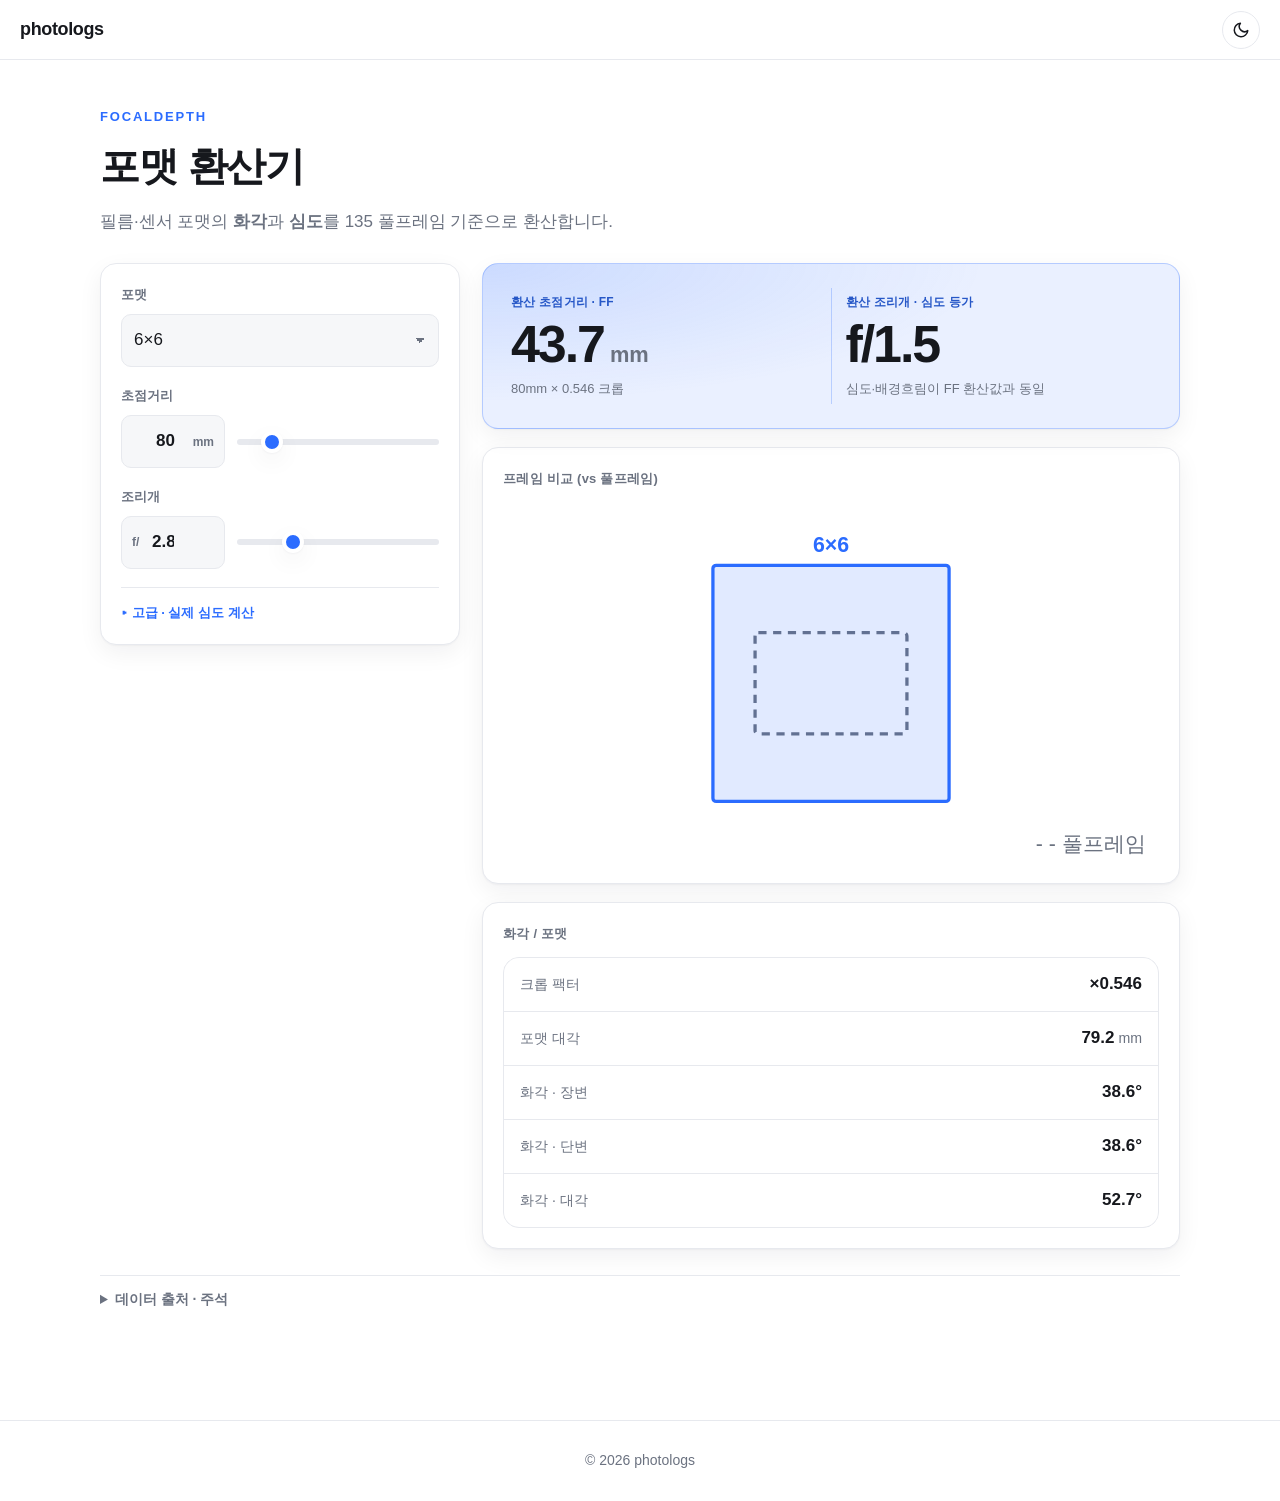
==== commit 9807de62: "ux upgraded and data added" ====
--- a/docs/apps/focaldepth/index.html
+++ b/docs/apps/focaldepth/index.html
@@ -95,6 +95,11 @@
         </section>
 
         <div class="panel">
+          <p class="panel__title">프레임 비교 (vs 풀프레임)</p>
+          <svg class="viz" id="viz" viewBox="0 0 400 220" role="img" aria-label="포맷 대 풀프레임 프레임 비교"></svg>
+        </div>
+
+        <div class="panel">
           <p class="panel__title">화각 / 포맷 <span id="est-flag"></span></p>
           <div class="rows">
             <div class="row"><span class="row__k">크롭 팩터</span><span class="row__v" id="r-crop">—</span></div>
@@ -103,11 +108,6 @@
             <div class="row"><span class="row__k">화각 · 단변</span><span class="row__v" id="r-aov-short">—</span></div>
             <div class="row"><span class="row__k">화각 · 대각</span><span class="row__v" id="r-aov-diag">—</span></div>
           </div>
-        </div>
-
-        <div class="panel">
-          <p class="panel__title">프레임 비교 (vs 풀프레임)</p>
-          <svg class="viz" id="viz" viewBox="0 0 400 220" role="img" aria-label="포맷 대 풀프레임 프레임 비교"></svg>
         </div>
 
         <div class="panel" id="dof-panel" hidden>
--- a/docs/apps/focaldepth/src/app.css
+++ b/docs/apps/focaldepth/src/app.css
@@ -202,7 +202,7 @@
     margin: 0; padding: 0 18px;
     border: none; border-top: 1px solid var(--border);
     border-radius: 18px 18px 0 0;
-    max-height: 78vh; overflow-y: auto; -webkit-overflow-scrolling: touch;
+    max-height: 70vh; overflow-y: auto; -webkit-overflow-scrolling: touch;
     background: var(--surface);
     box-shadow: 0 -12px 34px rgba(16, 24, 40, .18);
     transition: transform .32s var(--ease);
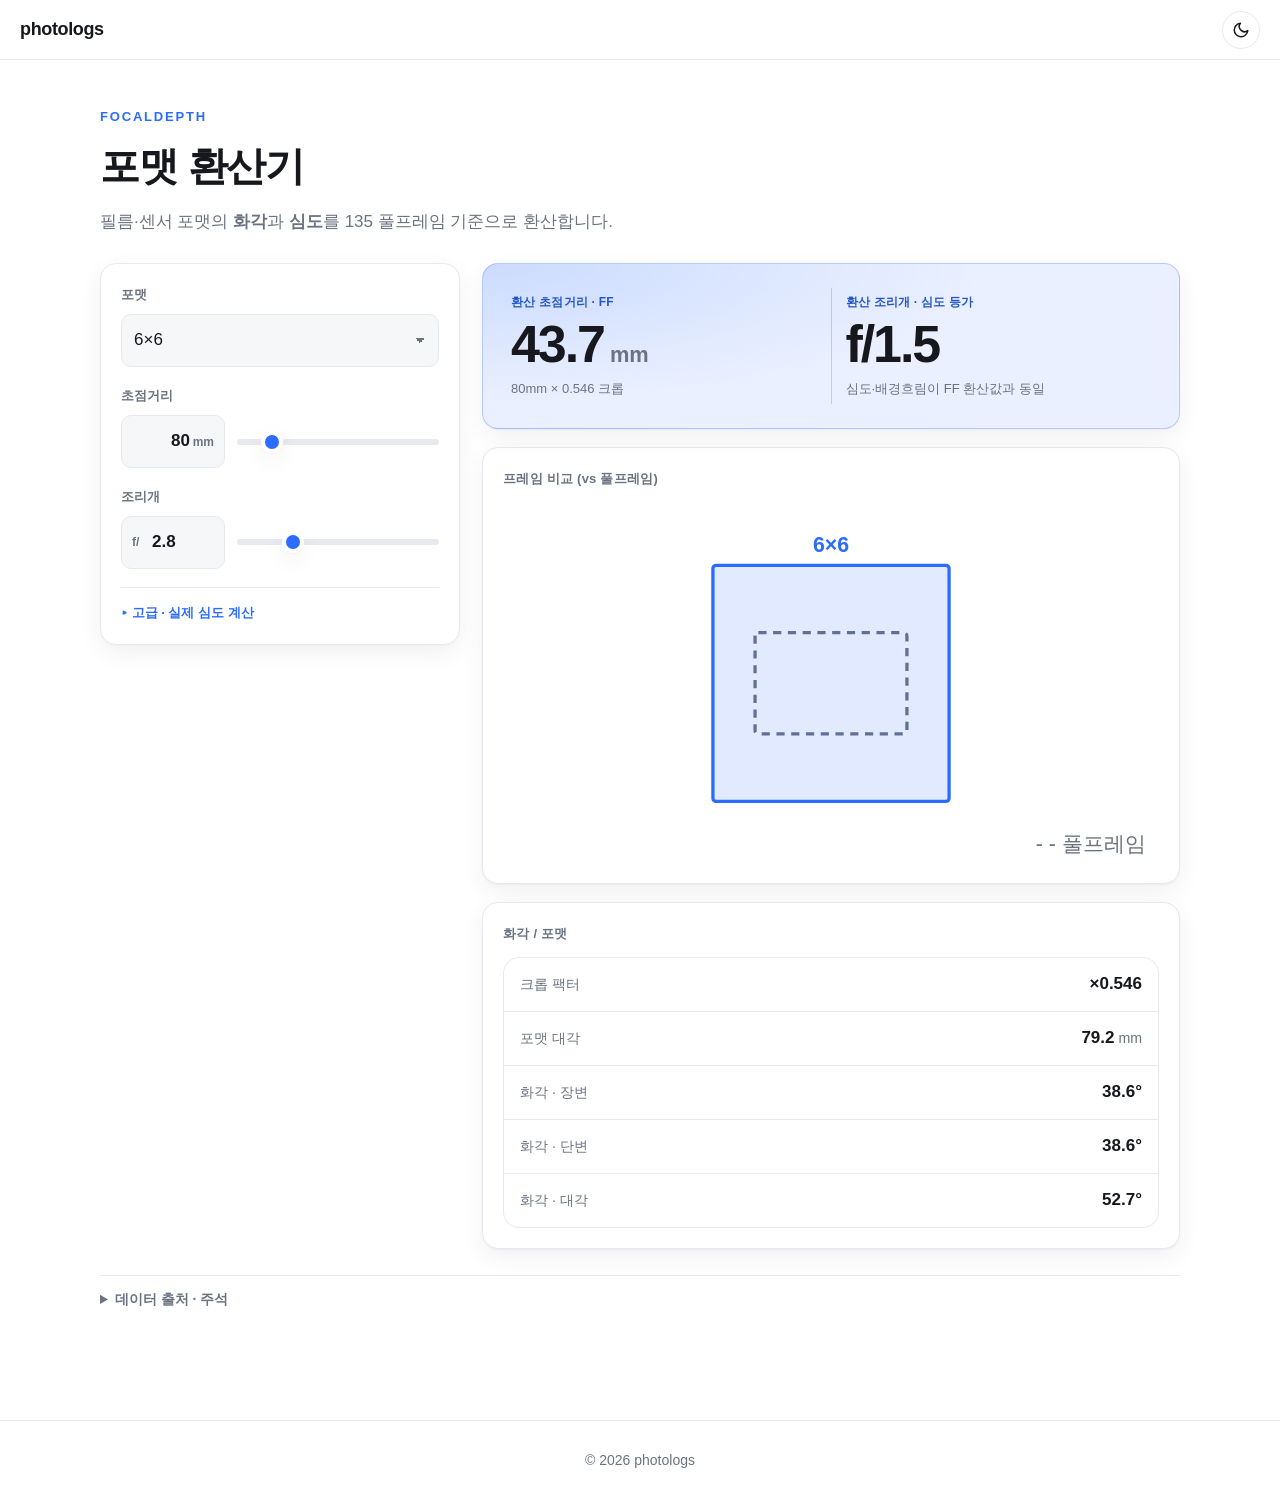
==== commit e31bb9f2: "ux 개선 및 버그 수정" ====
--- a/docs/apps/focaldepth/index.html
+++ b/docs/apps/focaldepth/index.html
@@ -39,7 +39,7 @@
             <label for="focal">초점거리</label>
             <div class="combo">
               <span class="input-unit" data-unit="mm">
-                <input type="number" id="focal" min="1" max="2000" step="0.1" value="80" inputmode="decimal">
+                <input type="text" id="focal" inputmode="decimal" value="80" aria-label="초점거리 입력">
               </span>
               <input type="range" id="focal-range" min="1" max="600" step="1" value="80" aria-label="초점거리 슬라이더">
             </div>
@@ -49,7 +49,7 @@
             <label for="fnumber">조리개</label>
             <div class="combo">
               <span class="input-unit input-unit--prefix" data-unit="f/">
-                <input type="number" id="fnumber" min="0.5" max="128" step="0.1" value="2.8" list="stops" inputmode="decimal">
+                <input type="text" id="fnumber" inputmode="decimal" value="2.8" list="stops" aria-label="조리개 입력">
               </span>
               <input type="range" id="fnumber-range" min="0" max="12" step="1" value="3" aria-label="조리개 슬라이더">
             </div>
@@ -68,7 +68,7 @@
               <label for="distance">초점 맞춘 거리</label>
               <div class="combo">
                 <span class="input-unit" data-unit="m">
-                  <input type="number" id="distance" min="0.1" max="1000" step="0.1" value="3" inputmode="decimal">
+                  <input type="text" id="distance" inputmode="decimal" value="3" aria-label="초점 거리 입력">
                 </span>
                 <input type="range" id="distance-range" min="0.1" max="50" step="0.1" value="3" aria-label="초점 거리 슬라이더">
               </div>
@@ -82,13 +82,13 @@
       <section class="results">
         <section class="result-hero" id="result-hero" aria-live="polite">
           <div class="result-hero__item">
-            <span class="result-hero__label">환산 초점거리 · FF</span>
+            <span class="result-hero__label"><span class="lbl-long">환산 초점거리 · FF</span><span class="lbl-short">환산 초점·FF</span></span>
             <span class="result-hero__value" id="r-focal">—</span>
             <span class="result-hero__sub" id="r-focal-sub"></span>
           </div>
           <div class="result-hero__divider" aria-hidden="true"></div>
           <div class="result-hero__item">
-            <span class="result-hero__label">환산 조리개 · 심도 등가</span>
+            <span class="result-hero__label"><span class="lbl-long">환산 조리개 · 심도 등가</span><span class="lbl-short">환산 심도</span></span>
             <span class="result-hero__value" id="r-aperture">—</span>
             <span class="result-hero__sub" id="r-aperture-sub"></span>
           </div>
--- a/docs/apps/focaldepth/src/app.css
+++ b/docs/apps/focaldepth/src/app.css
@@ -46,7 +46,7 @@
 }
 .field:focus-within > label { color: var(--accent); }
 
-select, input[type="number"] {
+select, .input-unit input {
   width: 100%; font: inherit; color: var(--text);
   background: var(--surface-2);
   border: 1.5px solid var(--border); border-radius: var(--radius-sm);
@@ -54,7 +54,12 @@
   -webkit-appearance: none; appearance: none;
   transition: border-color .2s var(--ease), box-shadow .2s var(--ease), background .2s var(--ease);
 }
-select:hover, input[type="number"]:hover { border-color: color-mix(in srgb, var(--accent) 40%, var(--border)); }
+/* 숫자 스피너·datalist 드롭다운 화살표 제거 (값이 잘려 보이는 문제 방지) */
+.input-unit input::-webkit-outer-spin-button,
+.input-unit input::-webkit-inner-spin-button { -webkit-appearance: none; margin: 0; }
+.input-unit input::-webkit-calendar-picker-indicator { display: none !important; }
+
+select:hover, .input-unit input:hover { border-color: color-mix(in srgb, var(--accent) 40%, var(--border)); }
 select:focus, input:focus {
   outline: none; border-color: var(--accent);
   box-shadow: 0 0 0 3px var(--accent-soft); background: var(--surface);
@@ -154,9 +159,22 @@
   .result-hero__value.is-bump, .result-hero__item.is-bump { animation: none; }
 }
 
-@media (max-width: 460px) {
-  .result-hero { grid-template-columns: 1fr; gap: 14px; padding: 20px; }
-  .result-hero__divider { width: auto; height: 1px; }
+.lbl-short { display: none; }   /* 기본(데스크톱)은 긴 라벨 */
+
+/* 모바일: 두 환산값을 한 줄에 나란히(컴팩트) — 히어로 높이를 줄여 프레임 비교 가시성 ↑ */
+@media (max-width: 760px) {
+  .lbl-long { display: none; }
+  .lbl-short { display: inline; }
+
+  .result-hero { grid-template-columns: 1fr auto 1fr; gap: 12px; padding: 16px 18px; align-items: center; }
+  .result-hero__item {
+    display: flex; flex-wrap: wrap; align-items: baseline; gap: 2px 8px; padding: 0;
+  }
+  .result-hero__label { font-size: 11px; margin: 0; }
+  .result-hero__value { font-size: clamp(20px, 6vw, 26px); }
+  .result-hero__value small { font-size: .5em; }
+  .result-hero__sub { display: none; }
+  .result-hero__divider { width: 1px; height: auto; align-self: stretch; }
 }
 
 .rows { display: grid; gap: 1px; background: var(--border); border-radius: var(--radius); overflow: hidden; border: 1px solid var(--border); }
@@ -213,29 +231,49 @@
   /* 접힘: 핸들만 노출 */
   #inputs.sheet-collapsed { transform: translateY(calc(100% - 64px)); }
 
-  /* 핸들 (시트 상단 고정) */
+  /* 핸들 (시트 상단 고정) — 가시성 강조 */
   #inputs .sheet-handle {
-    display: flex; align-items: center; gap: 10px;
+    display: flex; align-items: center; gap: 12px;
     position: sticky; top: 0; z-index: 1;
-    width: 100%; height: 64px; padding: 0 4px;
+    width: 100%; min-height: 64px; padding: 16px 6px 12px;
     background: var(--surface); border: none; cursor: pointer;
     font: inherit; color: var(--text); text-align: left;
-  }
+    transition: background .25s var(--ease);
+  }
+  /* 접힘 상태 → accent 톤으로 '탭하여 펼치기' 신호 강조 */
+  #inputs.sheet-collapsed .sheet-handle { background: var(--accent-soft); }
+
   .sheet-handle__grip {
-    position: absolute; top: 8px; left: 50%; transform: translateX(-50%);
-    width: 40px; height: 5px; border-radius: 999px; background: var(--border);
-  }
+    position: absolute; top: 7px; left: 50%; transform: translateX(-50%);
+    width: 52px; height: 5px; border-radius: 999px;
+    background: var(--muted); opacity: .55;
+  }
+  #inputs.sheet-collapsed .sheet-handle__grip { background: var(--accent); opacity: .9; }
+
   .sheet-handle__summary {
-    flex: 1; font-size: 14px; font-weight: 700; color: var(--text);
-    overflow: hidden; text-overflow: ellipsis; white-space: nowrap; padding-top: 6px;
-  }
-  .sheet-handle__chevron { color: var(--muted); transition: transform .32s var(--ease); padding-top: 6px; }
+    flex: 1; font-size: 15px; font-weight: 700; color: var(--text);
+    overflow: hidden; text-overflow: ellipsis; white-space: nowrap;
+  }
+  #inputs.sheet-collapsed .sheet-handle__summary { color: var(--accent); }
+
+  /* 셰브론 → 눈에 띄는 accent 원형 버튼 */
+  .sheet-handle__chevron {
+    flex: none; display: inline-grid; place-items: center;
+    width: 36px; height: 36px; border-radius: 50%;
+    background: var(--accent); color: #fff; font-size: 17px; line-height: 1;
+    box-shadow: 0 3px 10px color-mix(in srgb, var(--accent) 45%, transparent);
+    transition: transform .32s var(--ease);
+  }
   #inputs.sheet-collapsed .sheet-handle__chevron { transform: rotate(180deg); }
 
   #inputs .sheet-body { padding: 4px 0 8px; }
+
+  /* 시트 펼침(편집 중)엔 히어로 상단 고정 → 값 변화가 항상 보임 */
   .result-hero { position: sticky; top: calc(var(--header-h) + 10px); z-index: 5; }
+  /* 시트 접힘 → 고정 해제, 전체 화면이 자연스럽게 스크롤 */
+  .app:has(#inputs.sheet-collapsed) .result-hero { position: static; top: auto; }
 }
 
 @media (prefers-reduced-motion: reduce) {
-  #inputs.panel, .sheet-handle__chevron { transition: none; }
-}
+  #inputs.panel, #inputs .sheet-handle, .sheet-handle__chevron { transition: none; }
+}
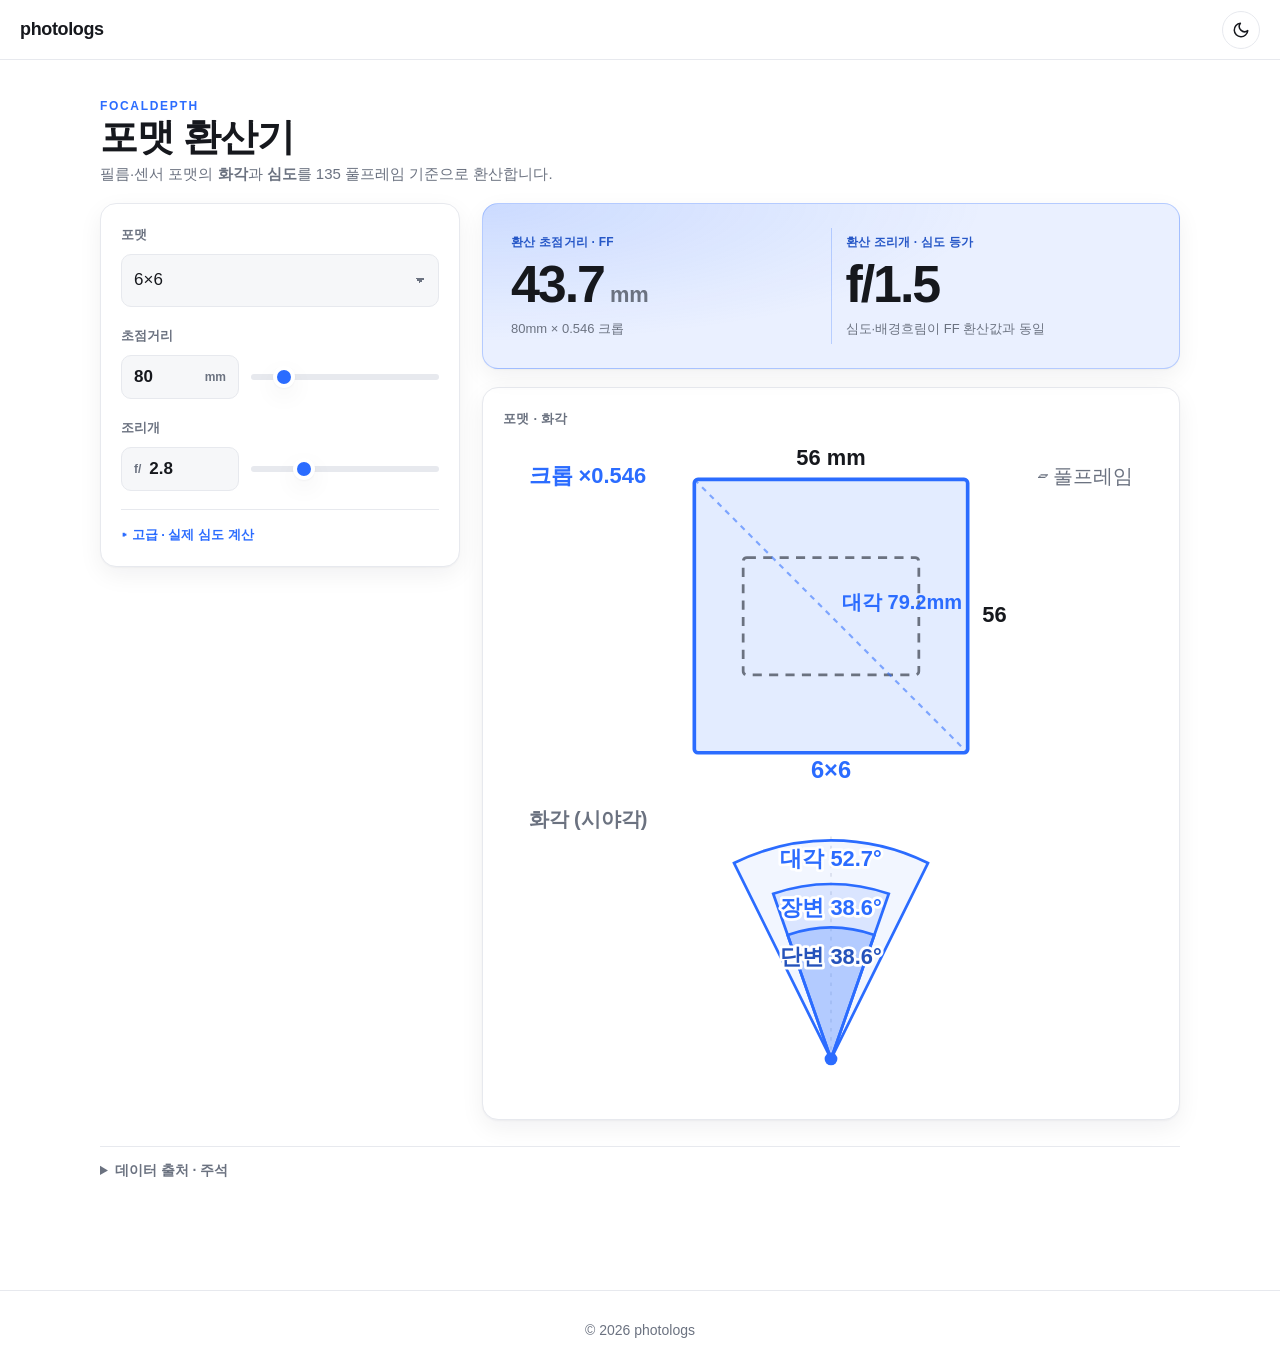
==== commit 8624b26b: "ux upgraded and bug fix" ====
--- a/docs/apps/focaldepth/index.html
+++ b/docs/apps/focaldepth/index.html
@@ -95,19 +95,8 @@
         </section>
 
         <div class="panel">
-          <p class="panel__title">프레임 비교 (vs 풀프레임)</p>
-          <svg class="viz" id="viz" viewBox="0 0 400 220" role="img" aria-label="포맷 대 풀프레임 프레임 비교"></svg>
-        </div>
-
-        <div class="panel">
-          <p class="panel__title">화각 / 포맷 <span id="est-flag"></span></p>
-          <div class="rows">
-            <div class="row"><span class="row__k">크롭 팩터</span><span class="row__v" id="r-crop">—</span></div>
-            <div class="row"><span class="row__k">포맷 대각</span><span class="row__v" id="r-diag">—</span></div>
-            <div class="row"><span class="row__k">화각 · 장변</span><span class="row__v" id="r-aov-long">—</span></div>
-            <div class="row"><span class="row__k">화각 · 단변</span><span class="row__v" id="r-aov-short">—</span></div>
-            <div class="row"><span class="row__k">화각 · 대각</span><span class="row__v" id="r-aov-diag">—</span></div>
-          </div>
+          <p class="panel__title">포맷 · 화각 <span id="est-flag"></span></p>
+          <svg class="viz" id="viz" viewBox="0 0 360 360" role="img" aria-label="포맷 프레임 비교와 화각 시각화"></svg>
         </div>
 
         <div class="panel" id="dof-panel" hidden>
--- a/docs/apps/focaldepth/src/app.css
+++ b/docs/apps/focaldepth/src/app.css
@@ -2,16 +2,16 @@
 
 .app { padding: 28px 20px 96px; }
 
-.app__intro { padding: 18px 0 26px; }
+.app__intro { padding: 10px 0 18px; }
 .app__intro .app__kicker {
-  margin: 0 0 4px; font-size: 13px; font-weight: 700; letter-spacing: .14em;
+  margin: 0 0 2px; font-size: 12px; font-weight: 700; letter-spacing: .14em;
   text-transform: uppercase; color: var(--accent);
 }
 .app__intro h1 {
-  font-size: clamp(28px, 5vw, 40px);
-  letter-spacing: -.03em; margin: 0 0 8px;
-}
-.app__intro p { color: var(--muted); margin: 0; font-size: 17px; }
+  font-size: clamp(26px, 5vw, 38px); line-height: 1.1;
+  letter-spacing: -.03em; margin: 0 0 4px;
+}
+.app__intro p { color: var(--muted); margin: 0; font-size: 15px; line-height: 1.45; }
 
 /* 2단 레이아웃: 입력 / 결과 */
 .app__grid {
@@ -46,44 +46,60 @@
 }
 .field:focus-within > label { color: var(--accent); }
 
-select, .input-unit input {
+/* 셀렉트 */
+select {
   width: 100%; font: inherit; color: var(--text);
-  background: var(--surface-2);
+  background-color: var(--surface-2);
   border: 1.5px solid var(--border); border-radius: var(--radius-sm);
-  padding: 11px 12px; min-height: 44px;
+  padding: 11px 34px 11px 12px; min-height: 44px;
   -webkit-appearance: none; appearance: none;
-  transition: border-color .2s var(--ease), box-shadow .2s var(--ease), background .2s var(--ease);
-}
-/* 숫자 스피너·datalist 드롭다운 화살표 제거 (값이 잘려 보이는 문제 방지) */
+  background-image: linear-gradient(45deg, transparent 50%, var(--muted) 50%), linear-gradient(135deg, var(--muted) 50%, transparent 50%);
+  background-position: calc(100% - 18px) 50%, calc(100% - 13px) 50%;
+  background-size: 5px 5px, 5px 5px; background-repeat: no-repeat;
+  transition: border-color .2s var(--ease), box-shadow .2s var(--ease), background-color .2s var(--ease);
+}
+select:hover { border-color: color-mix(in srgb, var(--accent) 40%, var(--border)); }
+select:focus {
+  outline: none; border-color: var(--accent);
+  box-shadow: 0 0 0 3px var(--accent-soft); background-color: var(--surface);
+}
+
+/* 숫자 + 슬라이더 한 줄 */
+.combo { display: grid; grid-template-columns: 118px 1fr; gap: 12px; align-items: center; }
+
+/* 숫자 입력 필드 — 래퍼가 테두리를 갖고 입력은 투명. 단위는 양옆에 정적(flex) 배치 */
+.input-unit {
+  display: flex; align-items: center; gap: 8px;
+  background-color: var(--surface-2);
+  border: 1.5px solid var(--border); border-radius: var(--radius-sm);
+  padding: 0 12px; min-height: 44px;
+  transition: border-color .2s var(--ease), box-shadow .2s var(--ease), background-color .2s var(--ease);
+}
+.input-unit:hover { border-color: color-mix(in srgb, var(--accent) 40%, var(--border)); }
+.input-unit:focus-within {
+  border-color: var(--accent); box-shadow: 0 0 0 3px var(--accent-soft); background-color: var(--surface);
+}
+.input-unit input {
+  flex: 1 1 auto; min-width: 0; width: 100%;
+  border: none; background: none; outline: none; padding: 0; min-height: 0;
+  font: inherit; font-weight: 600; color: var(--text);
+  font-variant-numeric: tabular-nums; text-align: left;
+}
 .input-unit input::-webkit-outer-spin-button,
 .input-unit input::-webkit-inner-spin-button { -webkit-appearance: none; margin: 0; }
 .input-unit input::-webkit-calendar-picker-indicator { display: none !important; }
 
-select:hover, .input-unit input:hover { border-color: color-mix(in srgb, var(--accent) 40%, var(--border)); }
-select:focus, input:focus {
-  outline: none; border-color: var(--accent);
-  box-shadow: 0 0 0 3px var(--accent-soft); background: var(--surface);
-}
-/* 포맷 셀렉트에 ▾ 표시 */
-select {
-  background-image: linear-gradient(45deg, transparent 50%, var(--muted) 50%), linear-gradient(135deg, var(--muted) 50%, transparent 50%);
-  background-position: calc(100% - 18px) 50%, calc(100% - 13px) 50%;
-  background-size: 5px 5px, 5px 5px; background-repeat: no-repeat; padding-right: 34px;
-}
-
-/* 숫자 + 슬라이더 한 줄 */
-.combo { display: grid; grid-template-columns: 104px 1fr; gap: 12px; align-items: center; }
-
-/* 단위 어드ーー먼트 */
-.input-unit { position: relative; display: block; }
-.input-unit input { text-align: right; padding-right: 34px; font-variant-numeric: tabular-nums; font-weight: 600; }
-.input-unit::after {
-  content: attr(data-unit); position: absolute; right: 11px; top: 50%; transform: translateY(-50%);
-  font-size: 12px; font-weight: 700; color: var(--muted); pointer-events: none; transition: color .2s var(--ease);
-}
+/* 단위 라벨: 기본 = 접미(숫자 오른쪽), .input-unit--prefix = 접두(숫자 왼쪽) */
+.input-unit::after, .input-unit--prefix::before {
+  flex: none; font-size: 12px; font-weight: 700; color: var(--muted);
+  transition: color .2s var(--ease);
+}
+.input-unit::after { content: attr(data-unit); }
+.input-unit::before { display: none; }
 .input-unit:focus-within::after { color: var(--accent); }
-.input-unit--prefix input { text-align: left; padding-left: 30px; padding-right: 12px; }
-.input-unit--prefix::after { left: 11px; right: auto; }
+.input-unit--prefix::after { display: none; }
+.input-unit--prefix::before { display: block; content: attr(data-unit); }
+.input-unit--prefix:focus-within::before { color: var(--accent); }
 
 input[type="range"] {
   width: 100%; -webkit-appearance: none; appearance: none;
@@ -194,12 +210,35 @@
   vertical-align: middle;
 }
 
-/* SVG 시각화 */
+/* SVG 통합 시각화 (프레임 + 화각 부채꼴) */
 .viz { width: 100%; display: block; }
-.viz text { fill: var(--muted); font-size: 13px; font-family: var(--font); }
-.viz .frame-ff { fill: none; stroke: var(--muted); stroke-width: 2; stroke-dasharray: 5 4; }
-.viz .frame-fmt { fill: color-mix(in srgb, var(--accent) 14%, transparent); stroke: var(--accent); stroke-width: 2; }
-.viz .lbl-accent { fill: var(--accent); font-weight: 700; }
+.viz text { fill: var(--muted); font-size: 12px; font-family: var(--font); }
+
+/* 프레임 */
+.viz .v-frame-ff { fill: none; stroke: var(--muted); stroke-width: 1.5; stroke-dasharray: 5 4; }
+.viz .v-frame-fmt { fill: color-mix(in srgb, var(--accent) 13%, transparent); stroke: var(--accent); stroke-width: 2; }
+.viz .v-diag { stroke: color-mix(in srgb, var(--accent) 55%, transparent); stroke-width: 1.2; stroke-dasharray: 3 3; }
+.viz .v-dim { fill: var(--text); font-size: 12px; font-weight: 600; }
+.viz .v-diag-lbl { fill: var(--accent); font-size: 11px; font-weight: 600; }
+.viz .v-name { fill: var(--accent); font-size: 13px; font-weight: 800; }
+.viz .v-cap { fill: var(--muted); font-size: 11px; }
+.viz .v-badge { fill: var(--accent); font-size: 12px; font-weight: 800; }
+
+/* 화각 부채꼴 */
+.viz .v-axis { stroke: var(--border); stroke-width: 1; stroke-dasharray: 2 3; }
+.viz .v-fan { stroke: var(--accent); stroke-width: 1.5; }
+.viz .v-fan-1 { fill: color-mix(in srgb, var(--accent) 22%, transparent); }
+.viz .v-fan-2 { fill: color-mix(in srgb, var(--accent) 12%, transparent); }
+.viz .v-fan-3 { fill: color-mix(in srgb, var(--accent) 6%, transparent); }
+.viz .v-apex { fill: var(--accent); }
+.viz .v-ang {
+  font-size: 12px; font-weight: 700;
+  paint-order: stroke; stroke: var(--surface); stroke-width: 3px; stroke-linejoin: round;
+}
+.viz .v-ang-1 { fill: color-mix(in srgb, var(--accent) 70%, var(--text)); }
+.viz .v-ang-2 { fill: var(--accent); }
+.viz .v-ang-3 { fill: var(--accent); }
+.viz .v-sub { fill: var(--muted); font-size: 11px; font-weight: 700; }
 
 /* 데이터 주석 */
 .notes { margin-top: 26px; }
